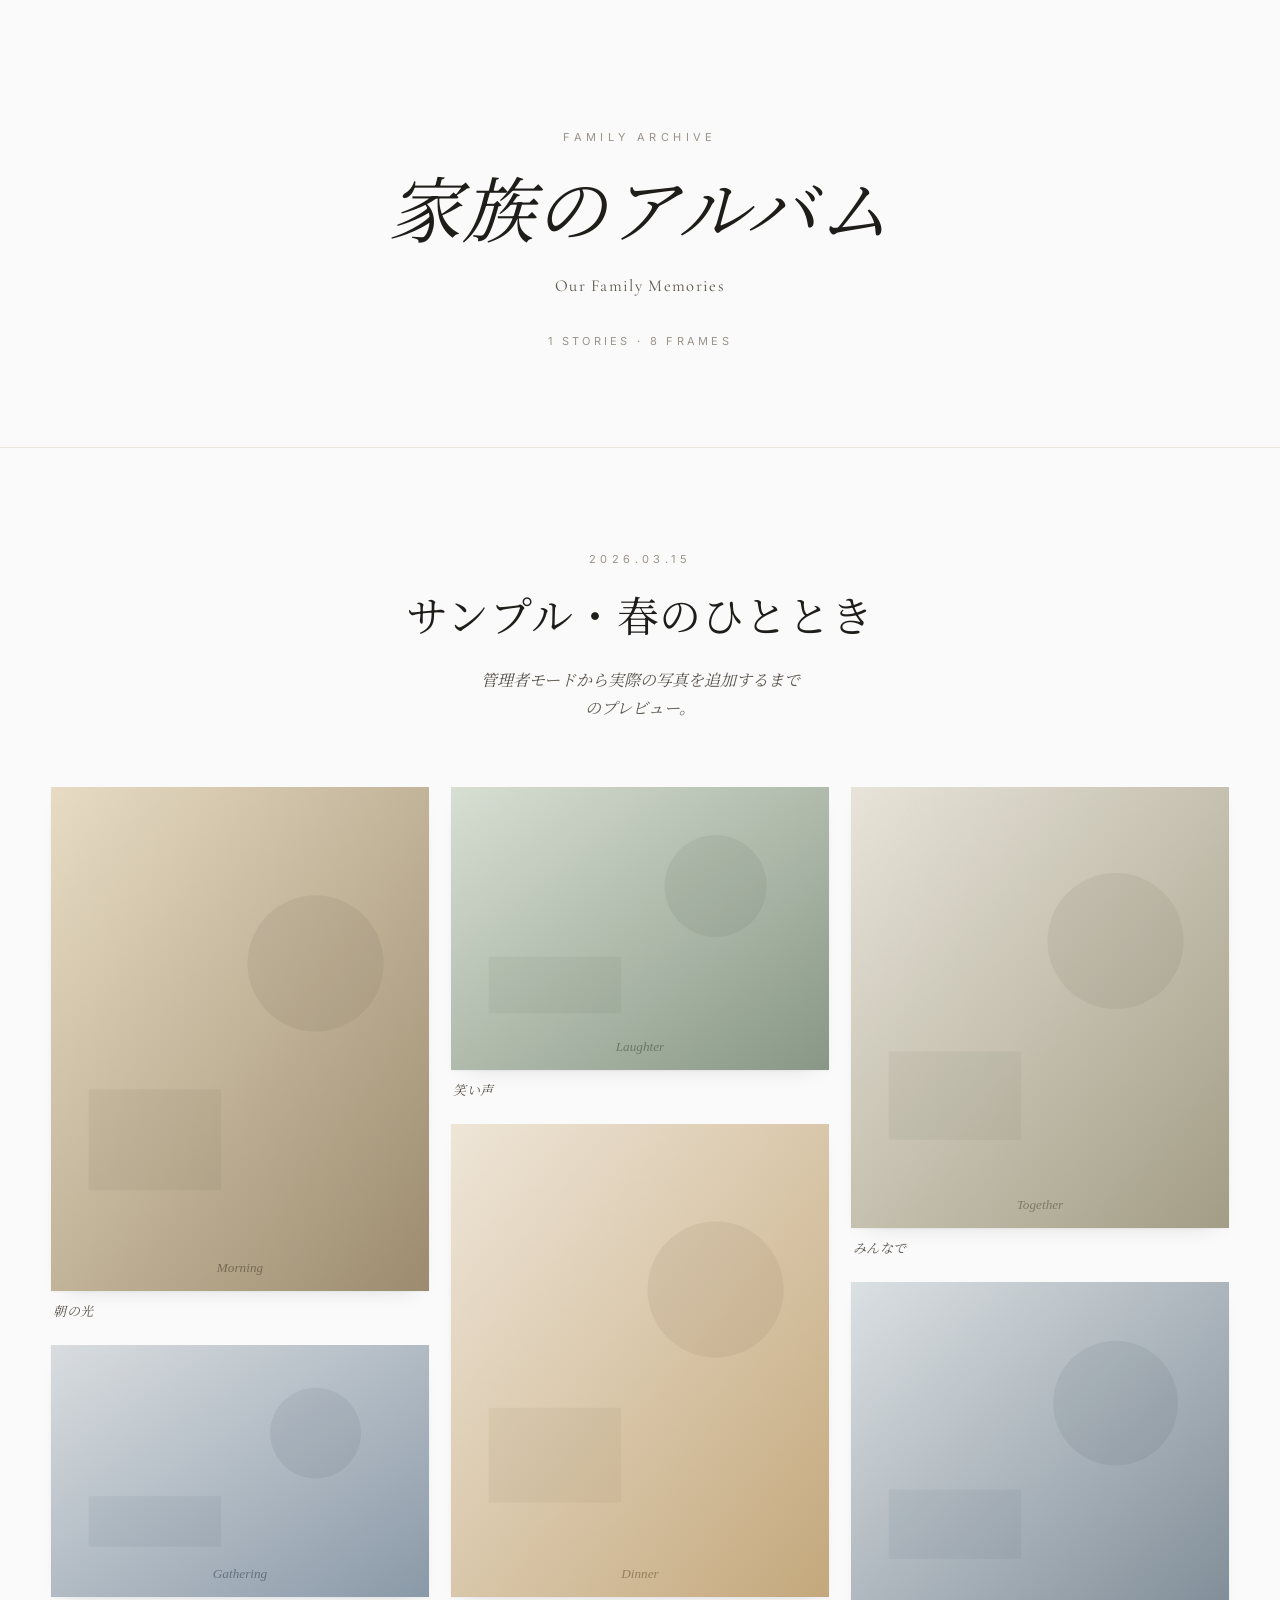
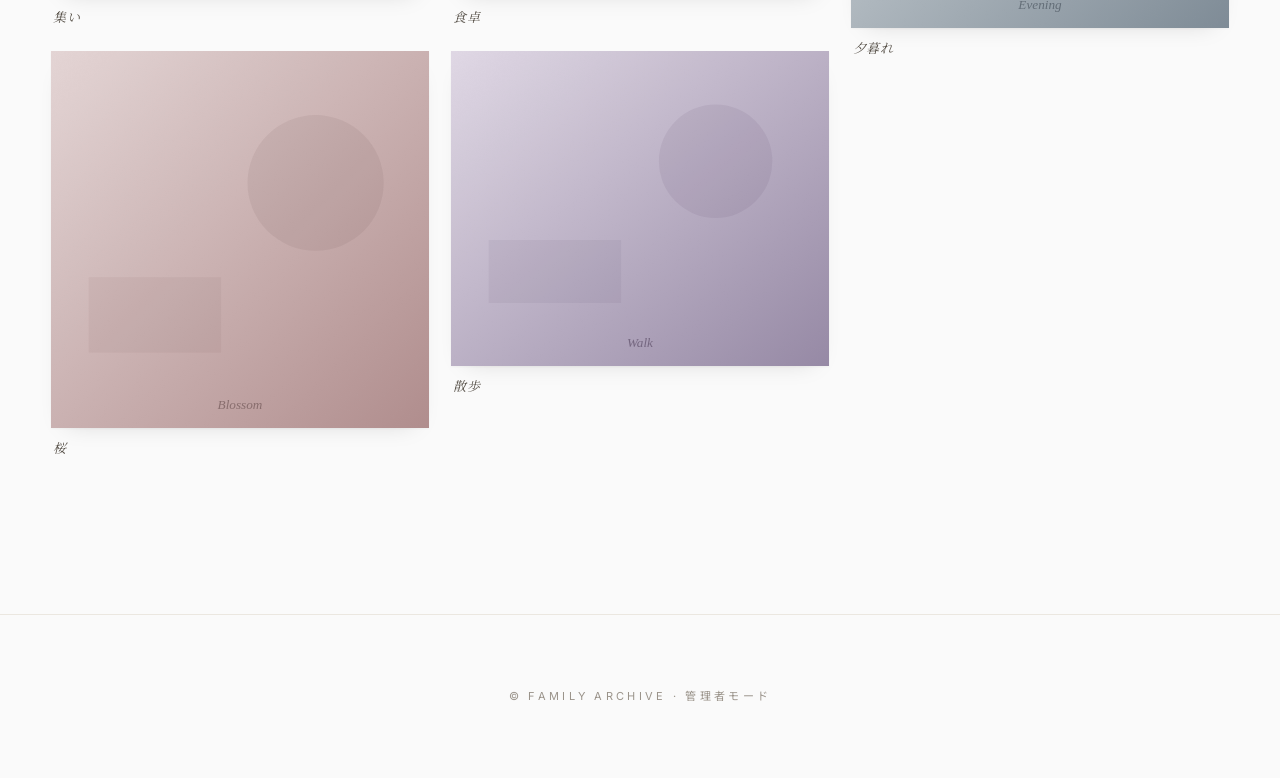
==== index.html @ c176d103 "Add minimal-museum family photo gallery Static single-page gallery for displaying family event photo" ====
<!doctype html>
<html lang="ja">
<head>
  <meta charset="utf-8">
  <meta name="viewport" content="width=device-width, initial-scale=1">
  <title>家族のアルバム</title>
  <meta name="description" content="家族の大切な瞬間を集めた観賞用のアルバム。">
  <link rel="preconnect" href="https://fonts.googleapis.com">
  <link rel="preconnect" href="https://fonts.gstatic.com" crossorigin>
  <link href="https://fonts.googleapis.com/css2?family=Cormorant+Garamond:ital,wght@0,400;0,500;1,400&family=Inter:wght@300;400;500&family=Noto+Sans+JP:wght@300;400&family=Noto+Serif+JP:wght@300;400&display=swap" rel="stylesheet">
  <link rel="stylesheet" href="assets/style.css">
</head>
<body>
  <header class="site-header">
    <div class="eyebrow">Family Archive</div>
    <h1 id="site-title">家族のアルバム</h1>
    <p class="subtitle" id="site-subtitle">Our Family Memories</p>
    <div class="meta" id="site-meta"></div>
  </header>

  <nav class="filter-bar" id="filter-bar" aria-label="イベント">
    <div class="filter-bar__inner" id="filter-bar-inner"></div>
  </nav>

  <main class="events" id="events"></main>

  <footer class="site-footer">
    <div>© Family Archive · <a href="admin.html">管理者モード</a></div>
  </footer>

  <div class="lightbox" id="lightbox" role="dialog" aria-modal="true" aria-label="拡大表示">
    <button class="lightbox__close" id="lightbox-close" aria-label="閉じる">×</button>
    <button class="lightbox__btn lightbox__btn--prev" id="lightbox-prev" aria-label="前へ">‹</button>
    <img class="lightbox__img" id="lightbox-img" alt="">
    <button class="lightbox__btn lightbox__btn--next" id="lightbox-next" aria-label="次へ">›</button>
    <div class="lightbox__caption" id="lightbox-cap"></div>
  </div>

  <script src="assets/gallery.js"></script>
</body>
</html>
---- assets/style.css ----
:root {
  --bg: #fafafa;
  --bg-elev: #ffffff;
  --ink: #1f1d1a;
  --ink-soft: #5a544c;
  --ink-faint: #9a938a;
  --line: #ebe7e0;
  --accent: #1f1d1a;
  --serif: "Cormorant Garamond", "Noto Serif JP", "Hiragino Mincho ProN", "YuMincho", serif;
  --sans: "Inter", "Noto Sans JP", -apple-system, BlinkMacSystemFont, "Helvetica Neue", sans-serif;
  --maxw: 1680px;
  --gap: 22px;
  --pad: clamp(20px, 4vw, 56px);
}

* { box-sizing: border-box; }

html, body {
  margin: 0;
  padding: 0;
  background: var(--bg);
  color: var(--ink);
  font-family: var(--sans);
  font-size: 15px;
  line-height: 1.7;
  -webkit-font-smoothing: antialiased;
  text-rendering: optimizeLegibility;
}

a { color: inherit; text-decoration: none; }
img { display: block; max-width: 100%; height: auto; }
button { font-family: inherit; }

/* ========== Header ========== */
.site-header {
  padding: clamp(72px, 10vw, 140px) var(--pad) clamp(48px, 8vw, 96px);
  text-align: center;
  border-bottom: 1px solid var(--line);
}

.site-header .eyebrow {
  font-family: var(--sans);
  font-size: 11px;
  letter-spacing: 0.4em;
  text-transform: uppercase;
  color: var(--ink-faint);
  margin-bottom: 28px;
}

.site-header h1 {
  font-family: var(--serif);
  font-weight: 400;
  font-style: italic;
  font-size: clamp(40px, 6vw, 72px);
  letter-spacing: 0.01em;
  margin: 0 0 18px;
  line-height: 1.1;
}

.site-header .subtitle {
  font-family: var(--serif);
  font-size: clamp(15px, 1.3vw, 18px);
  color: var(--ink-soft);
  margin: 0 auto;
  max-width: 48ch;
  letter-spacing: 0.08em;
}

.site-header .meta {
  margin-top: 32px;
  font-size: 11px;
  letter-spacing: 0.3em;
  text-transform: uppercase;
  color: var(--ink-faint);
}

/* ========== Filter bar ========== */
.filter-bar {
  position: sticky;
  top: 0;
  z-index: 20;
  background: rgba(250, 250, 250, 0.92);
  backdrop-filter: saturate(140%) blur(10px);
  -webkit-backdrop-filter: saturate(140%) blur(10px);
  border-bottom: 1px solid var(--line);
}
.filter-bar__inner {
  max-width: var(--maxw);
  margin: 0 auto;
  padding: 14px var(--pad);
  display: flex;
  flex-wrap: wrap;
  gap: 6px 22px;
  justify-content: center;
}
.filter-chip {
  background: none;
  border: 0;
  padding: 8px 4px;
  font-size: 12px;
  letter-spacing: 0.18em;
  text-transform: uppercase;
  color: var(--ink-faint);
  cursor: pointer;
  position: relative;
  transition: color .3s ease;
}
.filter-chip::after {
  content: "";
  position: absolute;
  left: 4px; right: 4px; bottom: 4px;
  height: 1px;
  background: var(--ink);
  transform: scaleX(0);
  transform-origin: center;
  transition: transform .4s ease;
}
.filter-chip:hover { color: var(--ink-soft); }
.filter-chip.is-active { color: var(--ink); }
.filter-chip.is-active::after { transform: scaleX(1); }

/* ========== Event section ========== */
.events {
  max-width: var(--maxw);
  margin: 0 auto;
  padding: clamp(56px, 8vw, 112px) var(--pad) clamp(80px, 12vw, 160px);
}

.event {
  margin-bottom: clamp(72px, 10vw, 140px);
  scroll-margin-top: 72px;
}
.event:last-child { margin-bottom: 0; }

.event__header {
  text-align: center;
  margin-bottom: clamp(36px, 5vw, 72px);
}
.event__date {
  font-family: var(--sans);
  font-size: 11px;
  letter-spacing: 0.4em;
  text-transform: uppercase;
  color: var(--ink-faint);
  margin-bottom: 14px;
}
.event__title {
  font-family: var(--serif);
  font-weight: 400;
  font-size: clamp(28px, 3.6vw, 42px);
  letter-spacing: 0.02em;
  margin: 0 0 14px;
}
.event__desc {
  font-family: var(--serif);
  font-style: italic;
  color: var(--ink-soft);
  max-width: 46ch;
  margin: 0 auto;
  font-size: 16px;
}

/* ========== Masonry ========== */
.masonry {
  column-gap: var(--gap);
  column-count: 1;
}
@media (min-width: 560px)  { .masonry { column-count: 2; } }
@media (min-width: 960px)  { .masonry { column-count: 3; } }
@media (min-width: 1400px) { .masonry { column-count: 4; } }

.photo {
  break-inside: avoid;
  margin: 0 0 var(--gap);
  display: block;
  cursor: zoom-in;
  opacity: 0;
  transform: translateY(12px);
  transition: opacity .9s ease, transform .9s ease;
}
.photo.is-in {
  opacity: 1;
  transform: none;
}

.photo__frame {
  position: relative;
  background: var(--bg-elev);
  box-shadow:
    0 1px 2px rgba(20, 18, 14, .04),
    0 10px 24px -16px rgba(20, 18, 14, .18);
  overflow: hidden;
}
.photo__frame img {
  width: 100%;
  height: auto;
  display: block;
  transition: transform 1.2s ease, filter .6s ease;
}
.photo:hover .photo__frame img {
  transform: scale(1.015);
}

.photo__caption {
  font-family: var(--serif);
  font-style: italic;
  font-size: 13px;
  color: var(--ink-soft);
  padding: 10px 2px 0;
  letter-spacing: 0.04em;
}

/* ========== Lightbox ========== */
.lightbox {
  position: fixed;
  inset: 0;
  background: rgba(15, 14, 12, 0.92);
  z-index: 100;
  display: none;
  align-items: center;
  justify-content: center;
  padding: clamp(24px, 5vw, 72px);
  opacity: 0;
  transition: opacity .3s ease;
}
.lightbox.is-open {
  display: flex;
  opacity: 1;
}
.lightbox__img {
  max-width: 100%;
  max-height: 82vh;
  object-fit: contain;
  box-shadow: 0 24px 80px -20px rgba(0,0,0,.6);
}
.lightbox__caption {
  position: absolute;
  bottom: clamp(20px, 4vw, 48px);
  left: 0; right: 0;
  text-align: center;
  color: #e4dfd4;
  font-family: var(--serif);
  font-style: italic;
  font-size: 14px;
  letter-spacing: 0.1em;
}
.lightbox__btn {
  position: absolute;
  top: 50%;
  transform: translateY(-50%);
  background: none;
  border: 0;
  color: #e4dfd4;
  font-size: 32px;
  font-family: var(--serif);
  cursor: pointer;
  padding: 16px 22px;
  opacity: 0.6;
  transition: opacity .2s ease;
}
.lightbox__btn:hover { opacity: 1; }
.lightbox__btn--prev { left: clamp(8px, 2vw, 32px); }
.lightbox__btn--next { right: clamp(8px, 2vw, 32px); }
.lightbox__close {
  position: absolute;
  top: clamp(18px, 3vw, 32px);
  right: clamp(18px, 3vw, 32px);
  background: none;
  border: 0;
  color: #e4dfd4;
  font-size: 24px;
  cursor: pointer;
  opacity: 0.6;
}
.lightbox__close:hover { opacity: 1; }

/* ========== Footer ========== */
.site-footer {
  border-top: 1px solid var(--line);
  padding: clamp(40px, 6vw, 72px) var(--pad);
  text-align: center;
  font-size: 11px;
  letter-spacing: 0.3em;
  text-transform: uppercase;
  color: var(--ink-faint);
}
.site-footer a {
  color: var(--ink-faint);
  border-bottom: 1px solid transparent;
  transition: color .2s, border-color .2s;
}
.site-footer a:hover {
  color: var(--ink-soft);
  border-color: var(--ink-faint);
}

/* ========== Empty state ========== */
.empty {
  text-align: center;
  padding: clamp(80px, 12vw, 140px) var(--pad);
  color: var(--ink-soft);
  font-family: var(--serif);
  font-style: italic;
  font-size: 18px;
}

/* ========== Admin ========== */
.admin {
  max-width: 760px;
  margin: 0 auto;
  padding: clamp(48px, 8vw, 96px) var(--pad);
}
.admin h1 {
  font-family: var(--serif);
  font-style: italic;
  font-weight: 400;
  font-size: clamp(32px, 4vw, 44px);
  text-align: center;
  margin: 0 0 8px;
}
.admin .eyebrow {
  text-align: center;
  font-size: 11px;
  letter-spacing: 0.4em;
  text-transform: uppercase;
  color: var(--ink-faint);
  margin-bottom: 48px;
}

.admin label {
  display: block;
  font-size: 11px;
  letter-spacing: 0.3em;
  text-transform: uppercase;
  color: var(--ink-faint);
  margin-bottom: 10px;
}

.admin input[type="text"],
.admin input[type="date"],
.admin input[type="password"],
.admin textarea {
  width: 100%;
  padding: 12px 14px;
  border: 1px solid var(--line);
  background: var(--bg-elev);
  font-family: var(--sans);
  font-size: 15px;
  color: var(--ink);
  border-radius: 0;
  outline: none;
  transition: border-color .2s;
}
.admin input:focus, .admin textarea:focus { border-color: var(--ink-soft); }
.admin textarea { resize: vertical; min-height: 80px; }

.admin .field { margin-bottom: 28px; }
.admin .row { display: grid; grid-template-columns: 1fr 1fr; gap: 20px; }
@media (max-width: 560px) { .admin .row { grid-template-columns: 1fr; } }

.admin .btn {
  display: inline-block;
  padding: 14px 32px;
  border: 1px solid var(--ink);
  background: var(--ink);
  color: #fafafa;
  font-size: 12px;
  letter-spacing: 0.3em;
  text-transform: uppercase;
  cursor: pointer;
  transition: background .2s, color .2s;
}
.admin .btn:hover { background: transparent; color: var(--ink); }
.admin .btn--ghost {
  background: transparent;
  color: var(--ink);
}
.admin .btn--ghost:hover { background: var(--ink); color: #fafafa; }
.admin .btn:disabled { opacity: 0.4; cursor: not-allowed; }

.dropzone {
  border: 1px dashed var(--ink-faint);
  background: var(--bg-elev);
  padding: 48px 24px;
  text-align: center;
  color: var(--ink-soft);
  font-family: var(--serif);
  font-style: italic;
  font-size: 16px;
  cursor: pointer;
  transition: border-color .2s, background .2s;
}
.dropzone:hover, .dropzone.is-drag {
  border-color: var(--ink);
  background: #fff;
}

.thumbs {
  display: grid;
  grid-template-columns: repeat(auto-fill, minmax(140px, 1fr));
  gap: 16px;
  margin-top: 20px;
}
.thumb {
  background: var(--bg-elev);
  box-shadow: 0 1px 2px rgba(0,0,0,.05);
  overflow: hidden;
  position: relative;
}
.thumb img { width: 100%; aspect-ratio: 1; object-fit: cover; display: block; }
.thumb input.caption {
  width: 100%;
  border: 0;
  border-top: 1px solid var(--line);
  padding: 8px 10px;
  font-size: 12px;
  font-family: var(--serif);
  font-style: italic;
  color: var(--ink-soft);
  outline: none;
}
.thumb .remove {
  position: absolute;
  top: 6px; right: 6px;
  background: rgba(0,0,0,.5);
  color: #fff;
  border: 0;
  width: 24px; height: 24px;
  font-size: 14px;
  cursor: pointer;
  line-height: 1;
  padding: 0;
}

.admin__section { margin-top: 48px; padding-top: 48px; border-top: 1px solid var(--line); }

.admin .steps {
  font-family: var(--sans);
  font-size: 13px;
  color: var(--ink-soft);
  background: var(--bg-elev);
  border: 1px solid var(--line);
  padding: 24px 28px;
  margin-top: 32px;
  line-height: 1.9;
}
.admin .steps code {
  background: #f1ede5;
  padding: 2px 6px;
  font-size: 12px;
  font-family: ui-monospace, SFMono-Regular, Menlo, monospace;
}

.gate {
  max-width: 380px;
  margin: clamp(80px, 14vw, 160px) auto;
  text-align: center;
}
.gate h1 {
  font-family: var(--serif);
  font-style: italic;
  font-weight: 400;
  font-size: 36px;
  margin-bottom: 32px;
}
.gate .error {
  color: #a14b4b;
  font-size: 12px;
  margin-top: 10px;
  min-height: 14px;
}

.status {
  font-size: 12px;
  letter-spacing: 0.1em;
  color: var(--ink-soft);
  margin-top: 12px;
  min-height: 14px;
}

.hidden { display: none !important; }
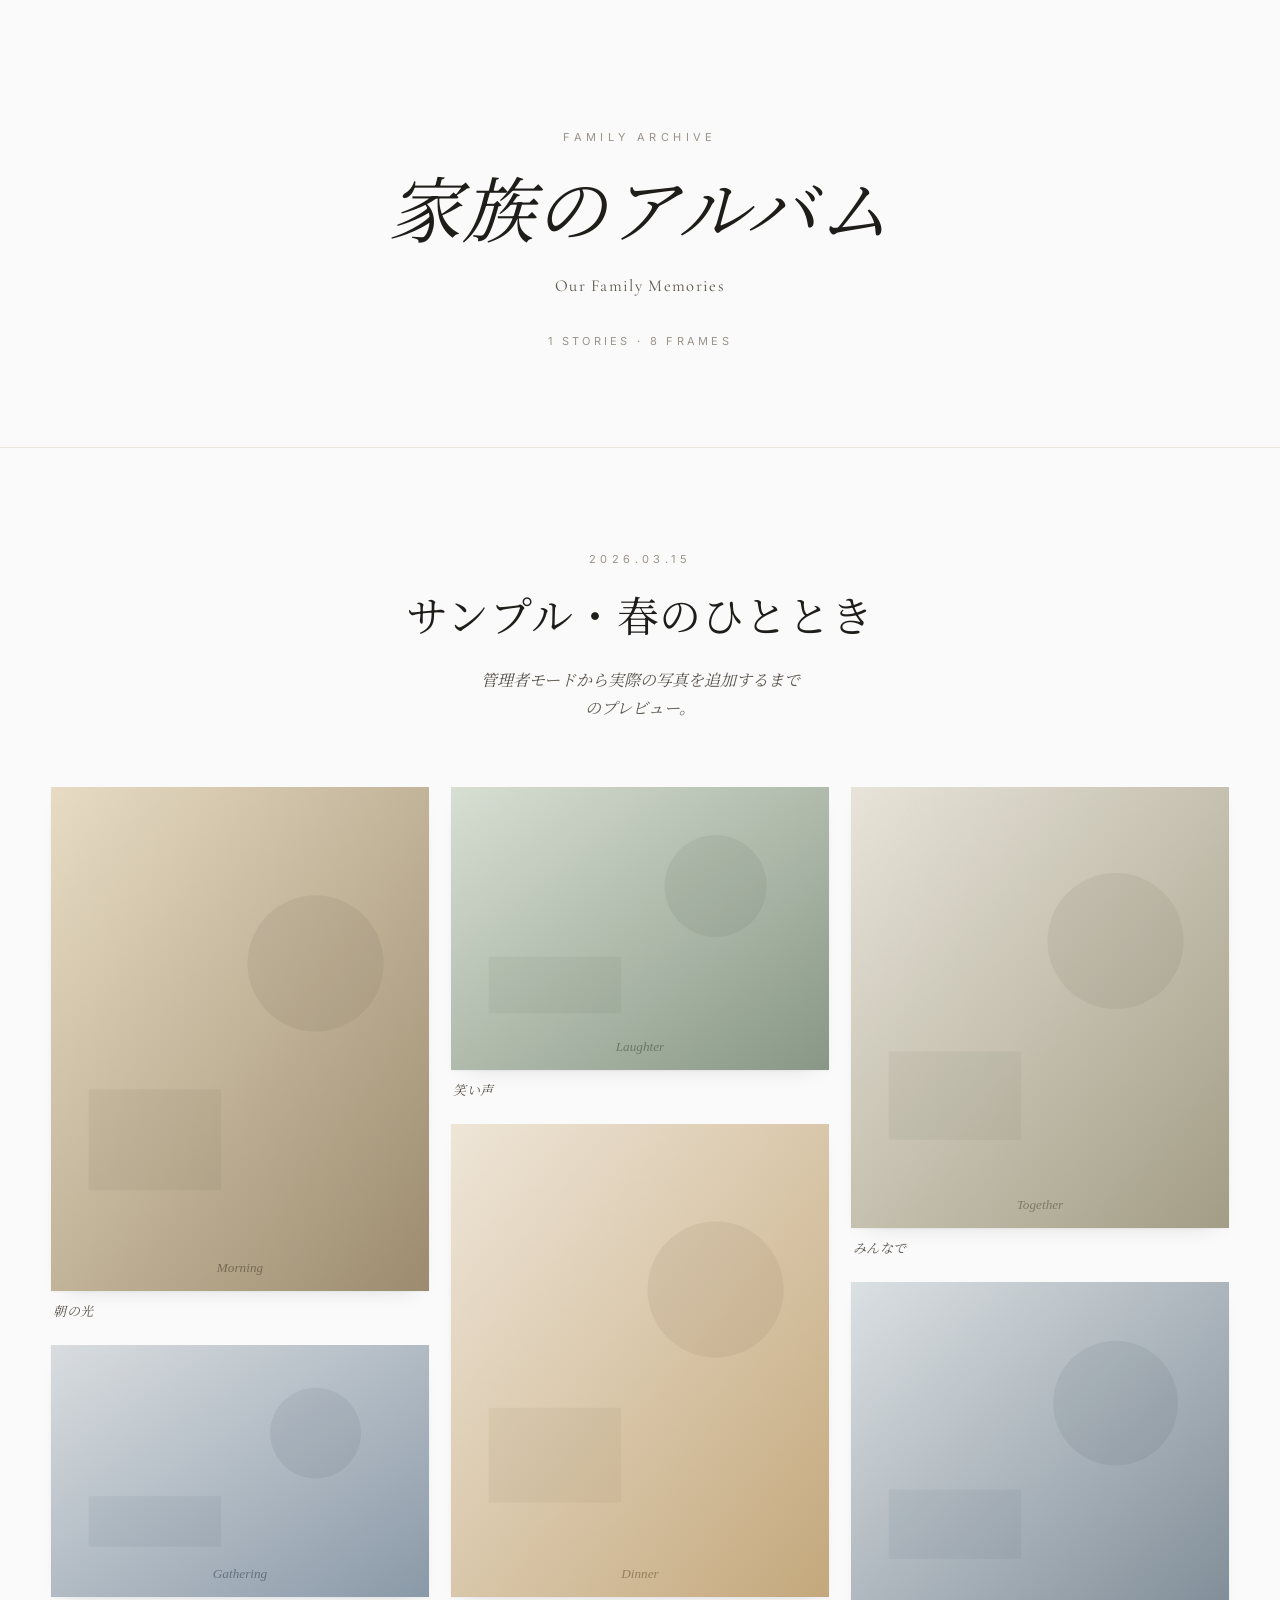
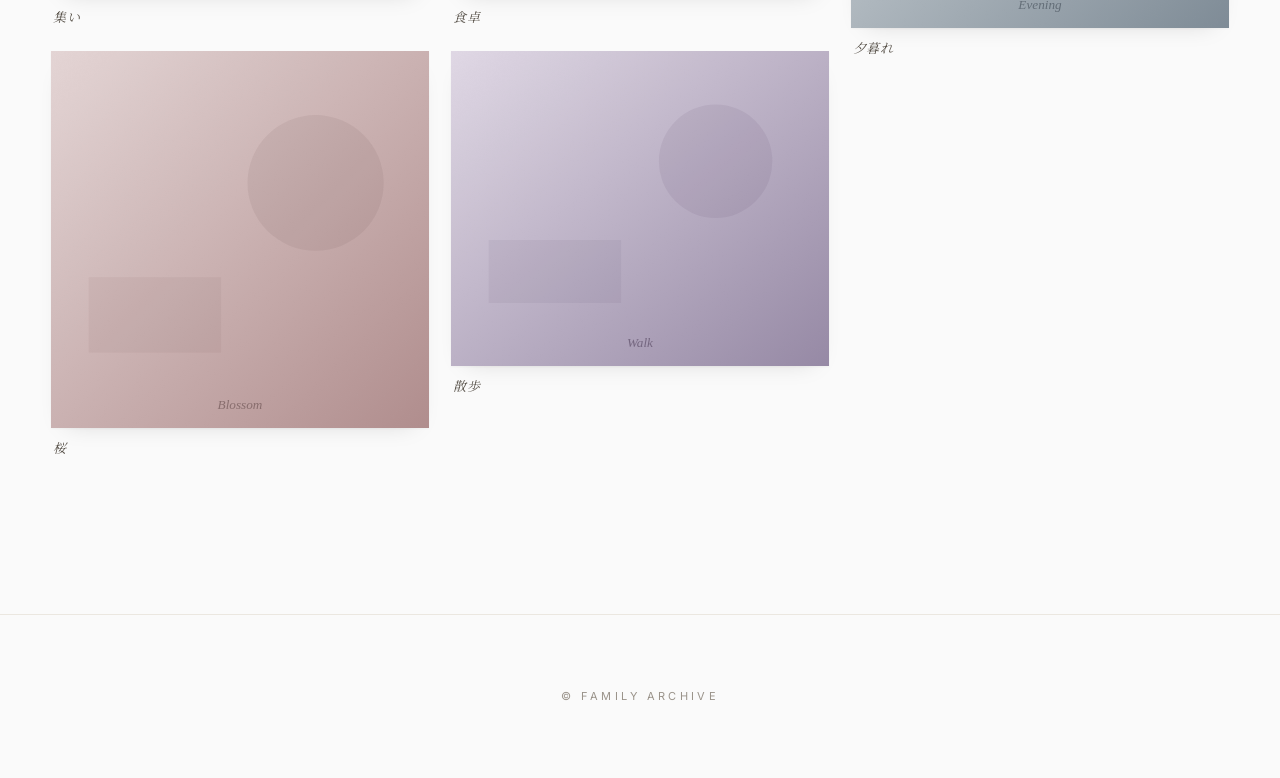
==== commit e085f53f: "Remove admin link from public footer The 'admin mode' link was visible to every visitor on index.htm" ====
--- a/index.html
+++ b/index.html
@@ -25,7 +25,7 @@
   <main class="events" id="events"></main>
 
   <footer class="site-footer">
-    <div>© Family Archive · <a href="admin.html">管理者モード</a></div>
+    <div>© Family Archive</div>
   </footer>
 
   <div class="lightbox" id="lightbox" role="dialog" aria-modal="true" aria-label="拡大表示">
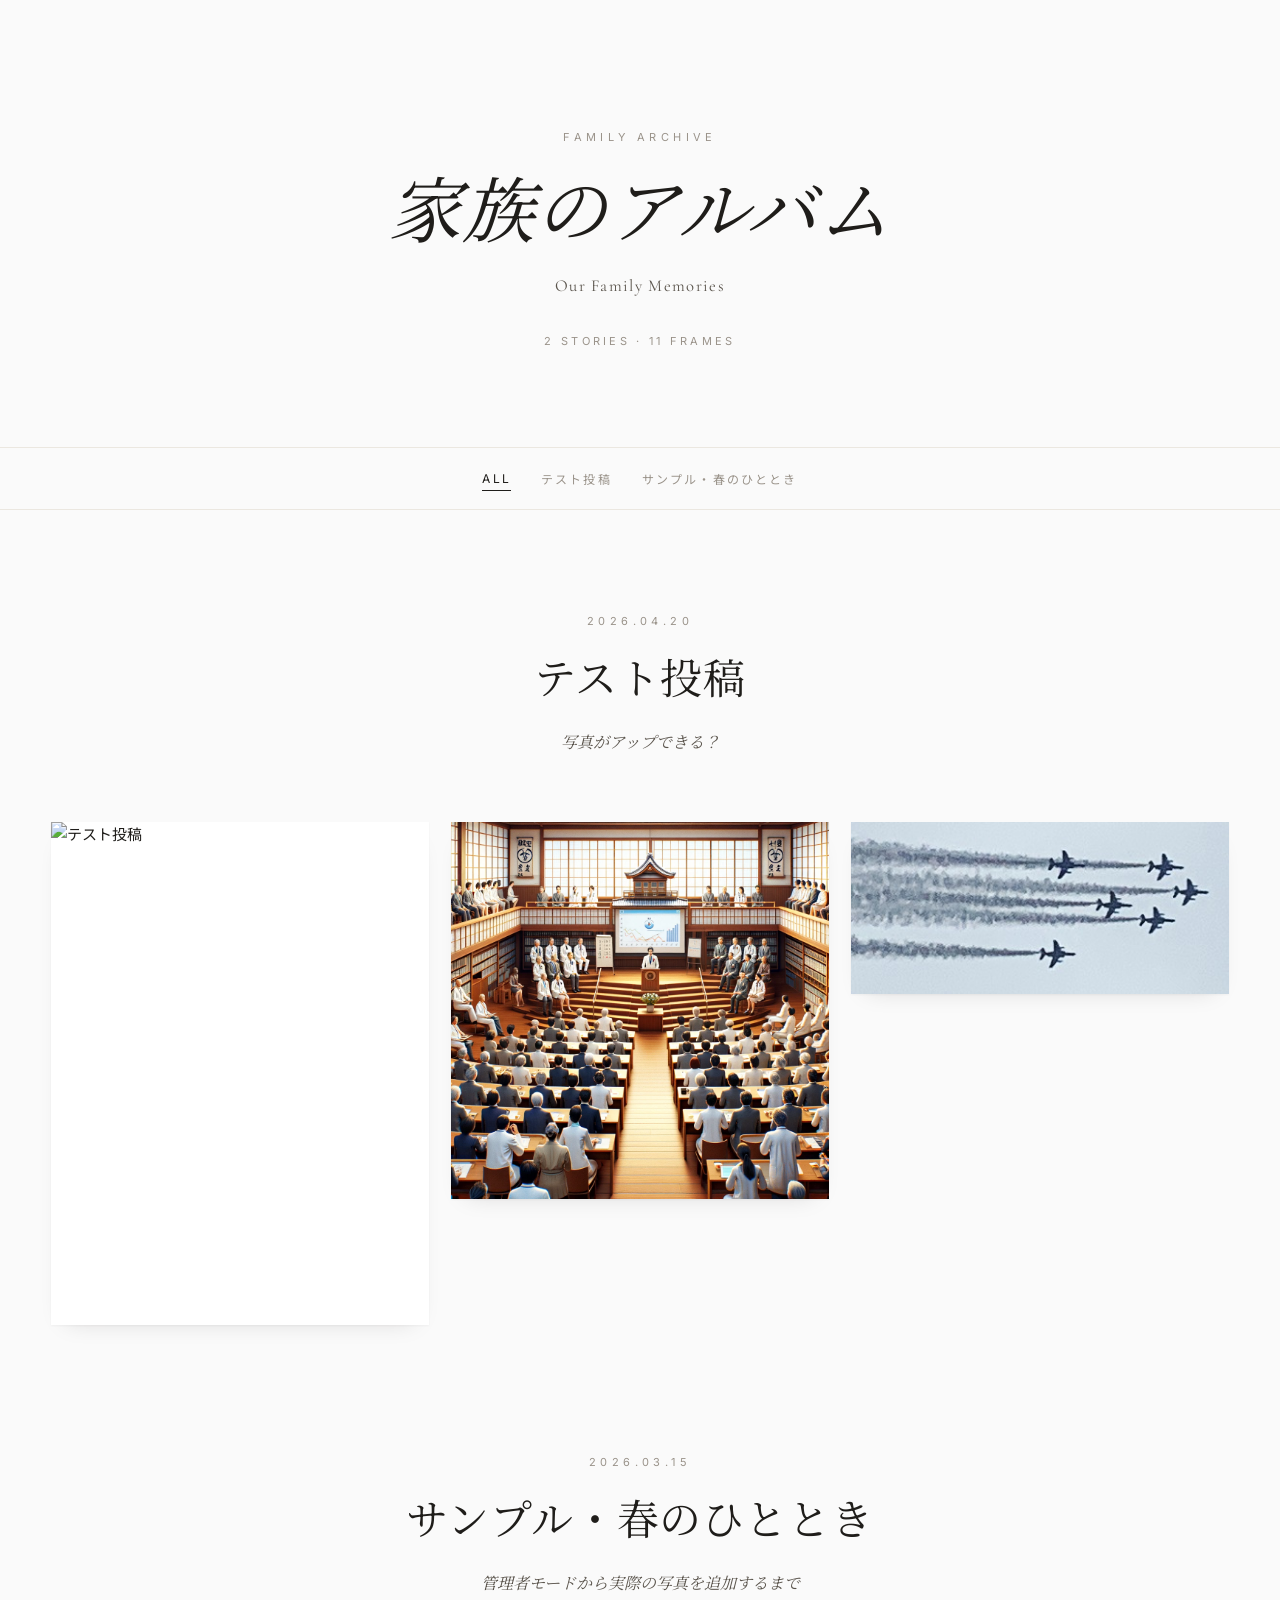
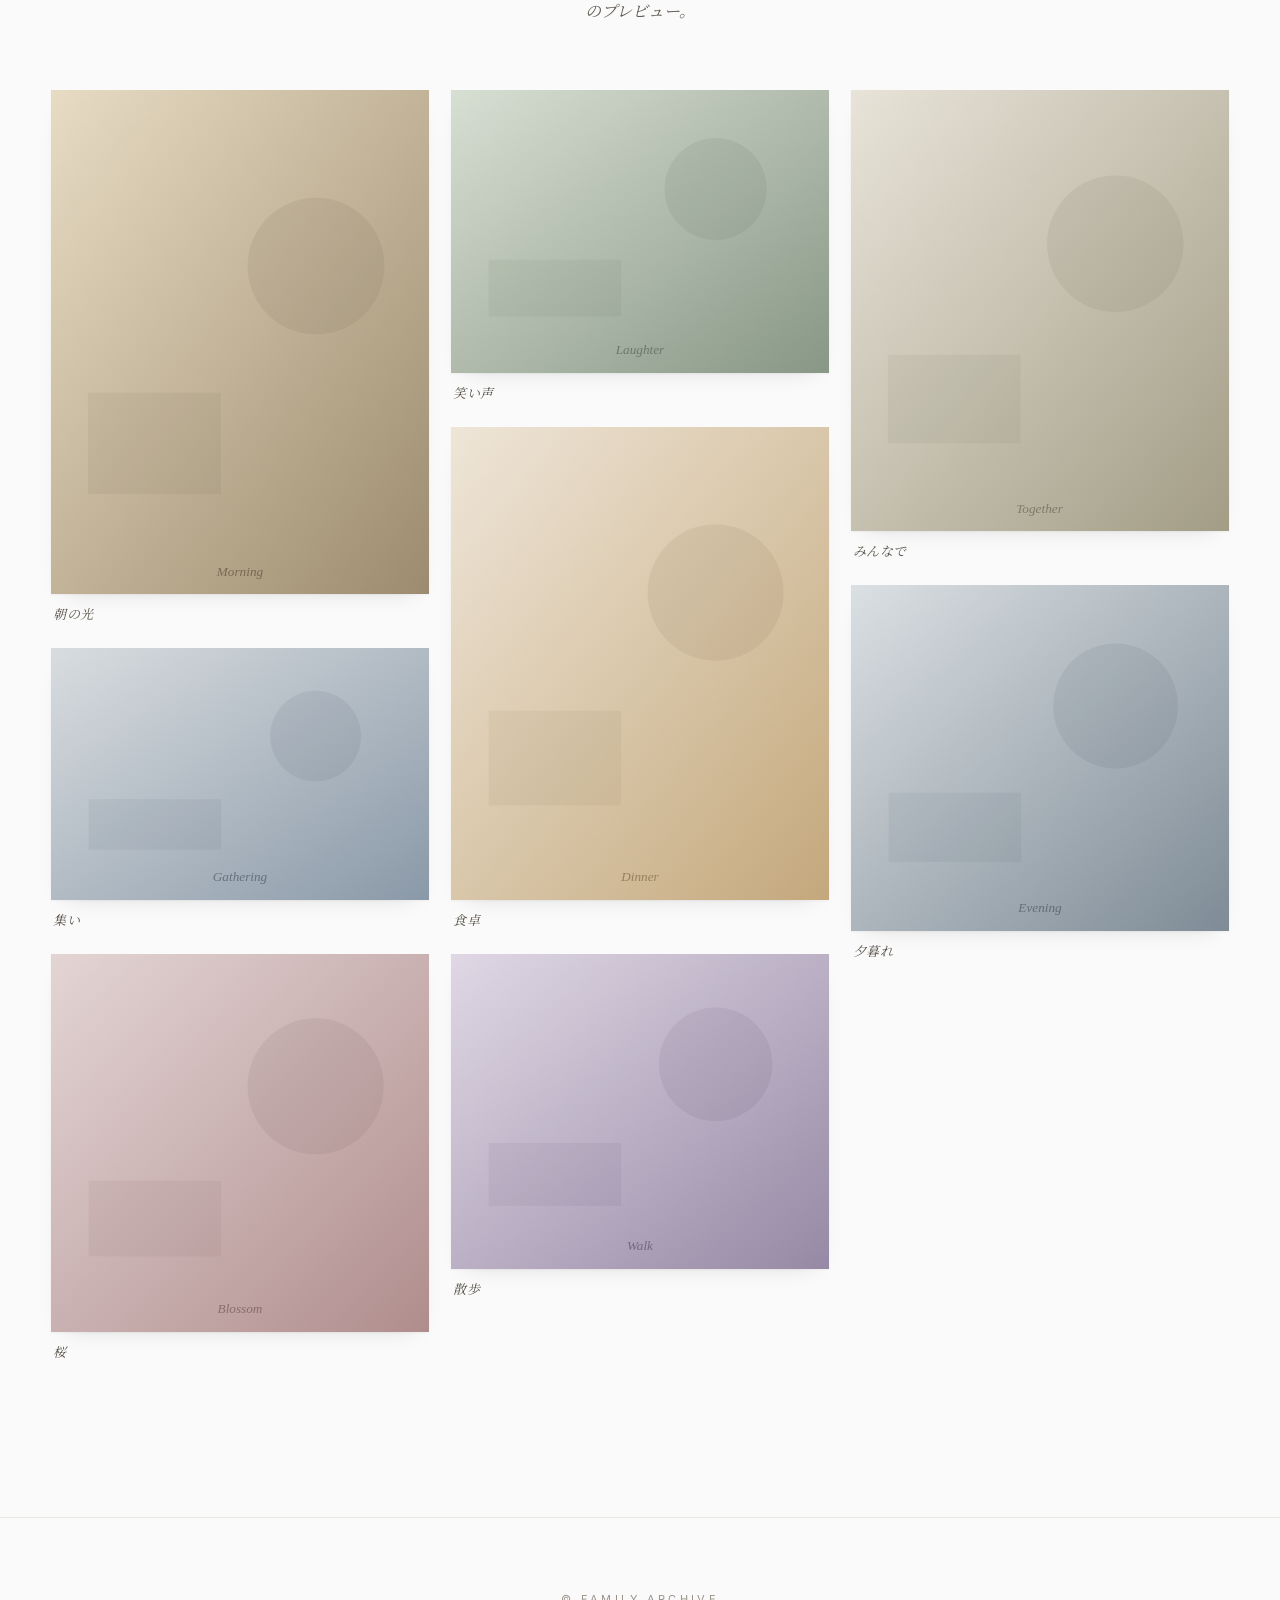
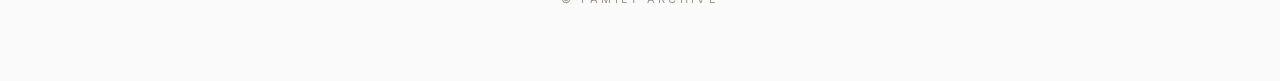
==== commit 564cf98a: "Support HEIC, short videos, and YouTube embeds Photos: - HEIC/HEIF uploads (e.g. Google Photos downl" ====
--- a/index.html
+++ b/index.html
@@ -31,7 +31,7 @@
   <div class="lightbox" id="lightbox" role="dialog" aria-modal="true" aria-label="拡大表示">
     <button class="lightbox__close" id="lightbox-close" aria-label="閉じる">×</button>
     <button class="lightbox__btn lightbox__btn--prev" id="lightbox-prev" aria-label="前へ">‹</button>
-    <img class="lightbox__img" id="lightbox-img" alt="">
+    <div class="lightbox__stage" id="lightbox-stage"></div>
     <button class="lightbox__btn lightbox__btn--next" id="lightbox-next" aria-label="次へ">›</button>
     <div class="lightbox__caption" id="lightbox-cap"></div>
   </div>
--- a/assets/style.css
+++ b/assets/style.css
@@ -191,14 +191,46 @@
     0 10px 24px -16px rgba(20, 18, 14, .18);
   overflow: hidden;
 }
-.photo__frame img {
+.photo__frame img,
+.photo__frame video {
   width: 100%;
-  height: auto;
+  height: 100%;
+  object-fit: cover;
   display: block;
   transition: transform 1.2s ease, filter .6s ease;
 }
-.photo:hover .photo__frame img {
+.photo:hover .photo__frame img,
+.photo:hover .photo__frame video {
   transform: scale(1.015);
+}
+
+.play-overlay {
+  position: absolute;
+  inset: 0;
+  display: flex;
+  align-items: center;
+  justify-content: center;
+  color: #fff;
+  font-size: clamp(28px, 4vw, 44px);
+  text-shadow: 0 2px 12px rgba(0,0,0,.4);
+  pointer-events: none;
+  opacity: 0.9;
+  transition: transform .3s ease, opacity .3s ease;
+}
+.play-overlay::before {
+  content: "";
+  position: absolute;
+  width: clamp(56px, 7vw, 80px);
+  height: clamp(56px, 7vw, 80px);
+  border-radius: 50%;
+  background: rgba(0, 0, 0, 0.35);
+  backdrop-filter: blur(4px);
+  -webkit-backdrop-filter: blur(4px);
+  z-index: -1;
+}
+.photo--playable:hover .play-overlay {
+  transform: scale(1.08);
+  opacity: 1;
 }
 
 .photo__caption {
@@ -227,11 +259,24 @@
   display: flex;
   opacity: 1;
 }
-.lightbox__img {
+.lightbox__stage {
+  max-width: 100%;
+  max-height: 82vh;
+  display: flex;
+  align-items: center;
+  justify-content: center;
+}
+.lightbox__media {
   max-width: 100%;
   max-height: 82vh;
   object-fit: contain;
   box-shadow: 0 24px 80px -20px rgba(0,0,0,.6);
+  background: #000;
+}
+.lightbox__media--iframe {
+  width: min(92vw, 1280px);
+  height: min(82vh, calc(min(92vw, 1280px) * 9 / 16));
+  border: 0;
 }
 .lightbox__caption {
   position: absolute;
@@ -407,7 +452,31 @@
   overflow: hidden;
   position: relative;
 }
-.thumb img { width: 100%; aspect-ratio: 1; object-fit: cover; display: block; }
+.thumb img,
+.thumb video { width: 100%; aspect-ratio: 1; object-fit: cover; display: block; }
+.thumb .play {
+  position: absolute;
+  inset: 0;
+  display: flex;
+  align-items: center;
+  justify-content: center;
+  color: #fff;
+  font-size: 22px;
+  text-shadow: 0 2px 8px rgba(0,0,0,.4);
+  pointer-events: none;
+}
+.thumb .yt-badge {
+  position: absolute;
+  top: 6px;
+  left: 6px;
+  font-size: 10px;
+  letter-spacing: 0.1em;
+  text-transform: uppercase;
+  background: rgba(0,0,0,.6);
+  color: #fff;
+  padding: 2px 6px;
+  pointer-events: none;
+}
 .thumb input.caption {
   width: 100%;
   border: 0;
@@ -479,3 +548,40 @@
 }
 
 .hidden { display: none !important; }
+
+.linklike {
+  background: none;
+  border: 0;
+  padding: 0;
+  font: inherit;
+  color: var(--ink-soft);
+  text-decoration: underline;
+  text-decoration-color: var(--line);
+  text-underline-offset: 3px;
+  cursor: pointer;
+  letter-spacing: 0.05em;
+}
+.linklike:hover { color: var(--ink); }
+
+details > summary { list-style: none; outline: none; user-select: none; }
+details > summary::-webkit-details-marker { display: none; }
+details > summary::before {
+  content: "＋ ";
+  color: var(--ink-faint);
+  font-weight: 300;
+}
+details[open] > summary::before { content: "− "; }
+
+.admin details {
+  background: var(--bg-elev);
+  border: 1px solid var(--line);
+  padding: 14px 18px;
+  margin-top: 16px;
+}
+.admin details ol, .admin details p { margin: 0; }
+.admin code {
+  background: #f1ede5;
+  padding: 2px 6px;
+  font-size: 12px;
+  font-family: ui-monospace, SFMono-Regular, Menlo, monospace;
+}
